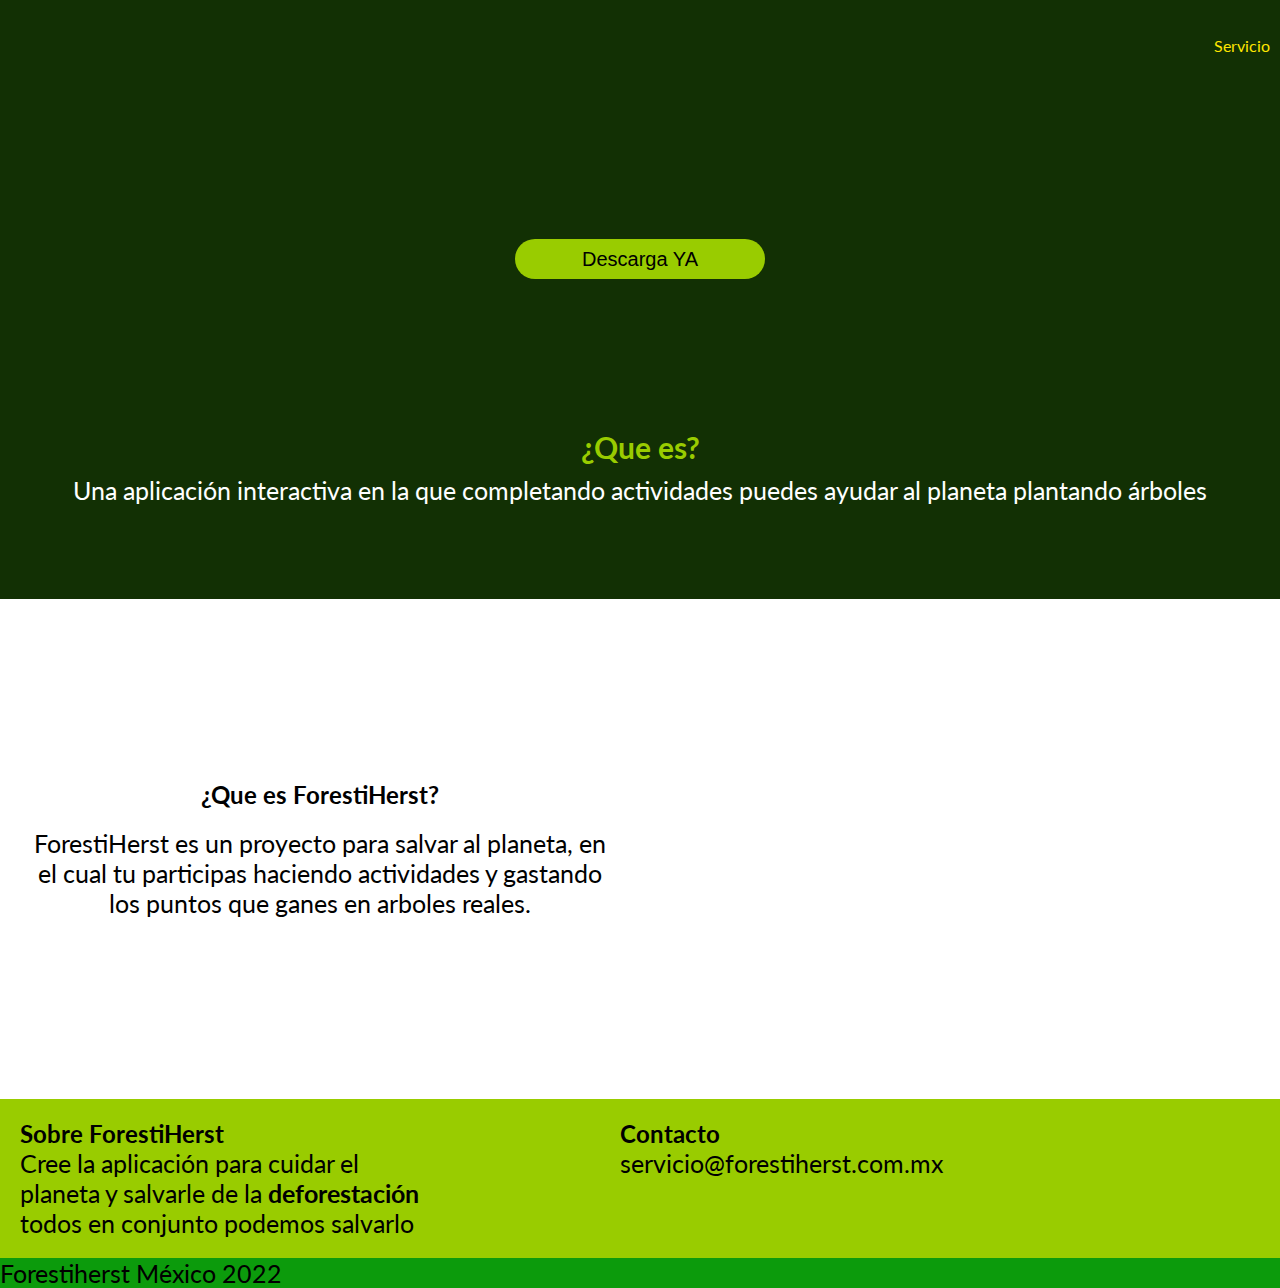
==== index.html @ 0801ef64 "Add files via upload" ====
<!DOCTYPE html>
<html lang="en">
<head>
    <meta charset="UTF-8">
    <meta http-equiv="X-UA-Compatible" content="IE=edge">
    <meta name="viewport" content="width=device-width, initial-scale=1.0">
    <title>ForestiHerst:¡A salvar al planeta!</title>
    <link rel="stylesheet" href="estilo.css"><link rel="preconnect" href="https://fonts.googleapis.com">
    <link rel="preconnect" href="https://fonts.gstatic.com" crossorigin>
    <link href="https://fonts.googleapis.com/css2?family=Lato:wght@100&display=swap" rel="stylesheet">
</head>
<body>

    <header class="header"> 
            <figure class="logo"> 
                    <img src="img/Logo 1.png" alt="">
            </figure>

            <nav class="menu">
                <ul>
                    <li> <a href="#Seccionservicio"> Servicio</a></li>
                   
                </ul>
            
                
            </nav>
    </header>

    <section class="principal" id="Seccioncontacto">
        <img src="img/Logo 1.png" alt="">
        <br>
        <button class="principal-boton"> Descarga YA</button>
    </section>
    <section class="somos" id="Seccionservicio">
            <h2> ¿Que es?</h2>
            <p>Una aplicación interactiva en la que completando actividades puedes ayudar al planeta plantando árboles</p>
            <img src="img/prototipo.png" alt="">
    </section>
     <!--
         <div class="padre">
        <div class="hijo">1</div>
        <div class="hijo">2</div>
        <div class="hijo">3</div>
        
        
    </div>

     -->       

    <section class="aplicar">
        <div class="aplicar-detalles">
            <h2>¿Que es ForestiHerst?</h2>
            <br>
            <p>ForestiHerst es un proyecto para salvar al planeta, en el cual tu participas haciendo actividades y gastando los puntos que ganes en arboles reales.</p>
        </div>
        <figure class="aplicar-detalles">
            <img src="img/PlanetaTierra.jpg" alt="">
        </figure>
    </section>

    

    
       
<div class="container1">
    <div class="col1-container1">
        <h2>Sobre ForestiHerst</h2>
        <p>Cree la aplicación para cuidar el planeta y salvarle de la <strong>deforestación</strong> todos en conjunto podemos salvarlo </p>
    </div>
    <div class="col2-container1">

    </div>
    <div class="col3-container1">
        <h2>Contacto</h2>
        <div class="row1-contacto">
            <p>servicio@forestiherst.com.mx</p>
        </div>
        <div class="row2-contacto">
         <p></p>   
        </div>

        <h2></h2>
        <div class="row1-redes"></div>
    </div>
</div>
<div class="container2">
    <p>Forestiherst México 2022</p>
</div>




    
   

    

</footer>
    
</body>
</html>
---- estilo.css ----
*{
    margin: 0px;
}

body{ 
    background: rgb(18, 48, 4);
    font-family: 'Lato', sans-serif;
    
}

h1{
    color:rgb(255, 255, 255);
    font-size: 30px;
}
p{
    font-size: 25px;
    color:black(0, 0, 0);
}
img{
    border-radius:100 px;
    transition: 170ms;

}
img:hover{
    transform: scale(1.15);
    cursor: pointer;    
}
.seccion4{
    background: rgb(119, 0, 255);
    text-align: right;



}
.seccion3{
    background: rgb(68, 3, 57);
    text-align: left;
}

.menu{
    height: inherit;
}

 .header{
        background: rgb(rgb(59, 2, 112) );
        color: green;
        display: flex;
        justify-content: space-between;
        height: 90px;
 }
.logo img{
        width: 100px;
}
ul{
    list-style: none;
    margin: 0px;
    padding: 0px;
    display: flex;
    height: inherit;
}

.header li{
            height: inherit;
}
.header a{
        color: rgb(255, 230, 0);
        text-decoration: none;
        height: inherit;
        display: flex;
        align-items: center;
        padding: 0px 10px;
}

#Seccioncontacto{
   
    background-image:url('img/FondoBosque.jpg') ;
    background-size: 500px;
    background-repeat: no-repeat;
    background-size: cover;
    text-align: center;
    padding: 100px;
   
}

.principal img{
    width: 300px;
}

h1{
    font-family: 'Lato', sans-serif;
    font-size: 30px;
}

h1 strong{
    color: #99cc00;
}

.principal-boton{
    width: 250px;
    height: 40px;
    background-color: #99cc00;
    border-radius: 24px;
    border: none ;
    font-size: 20px;
     cursor: pointer;
     margin-top: 30px ;
}

.somos h2{
    color: #99cc00;
    margin-bottom: 10px;
}

.somos p{
    margin-bottom: 20px;
    color: rgb(255, 255, 255);
}

.somos{
    text-align: center;
    background-color: rgba(rgb(21, 1, 94));
    padding: 50px;
    font-size: 20px;
    font-family: 'Lato', sans-serif;
    
}
/*
.padre{
    background-color: white;
    display: flex;
    flex-wrap: nowrap;
    flex-direction: row;
    justify-content: center;
    height: 500px;
    align-items: center;
}

.hijo{
    background-color: orange;
    width: 300px;
    height: 300px;
    border: 2px solid yellowgreen;
    font-size: 30px;
    display: flex;
    flex-direction: column;
    justify-content: center;
    align-items: center;
}
*/
.aplicar{
    height: 500px;
    background: white;
    display: flex;
    color: black;
}
.aplicar-detalles{
    width: 50%;
    height: inherit;
    display: flex;
    flex-direction: column;
    justify-content: center;
    align-items: center;
    padding: 0px 30px;
    text-align: center;
}
.aplicar-detalles img{
    height: 90%;
}

.container1{
    display: flex;
    background: #99cc00;
    padding: 20px;
}

.container2{
    background: rgb(12, 155, 12);
}

.col1-container1{
width: 400px;
}

.col2-container1{
width: 200px;
}

.col3-container1{
width: 300px;
}
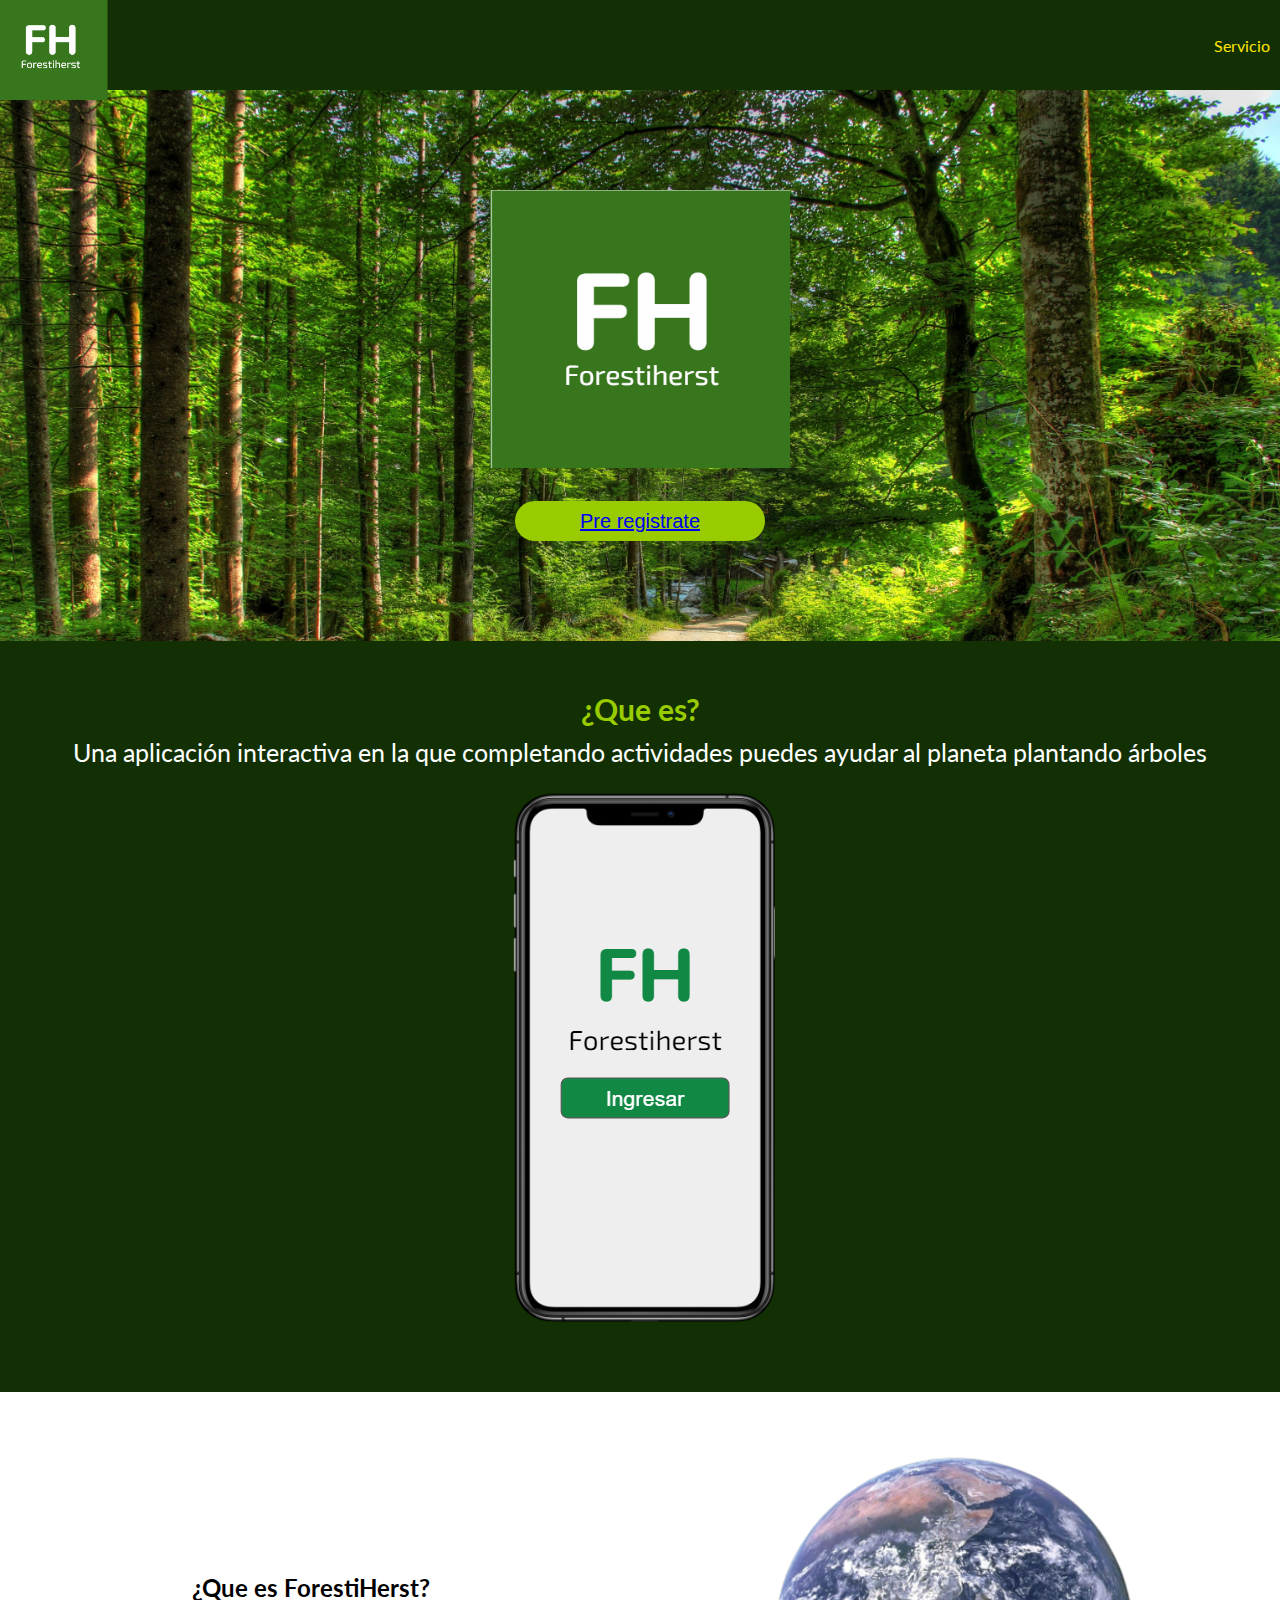
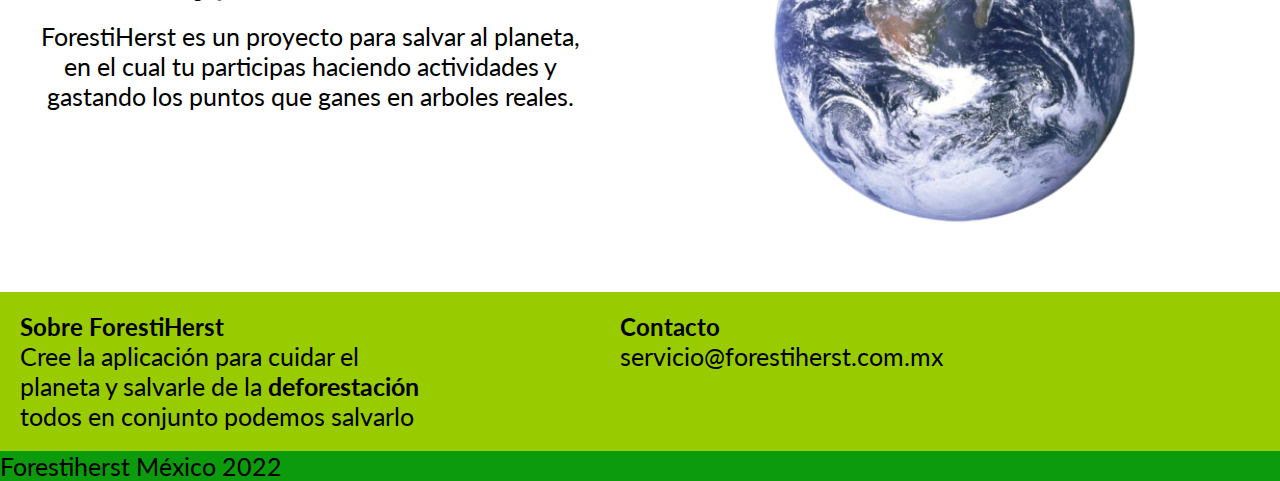
==== commit af988cd9: "Add files via upload" ====
--- a/index.html
+++ b/index.html
@@ -30,7 +30,7 @@
     <section class="principal" id="Seccioncontacto">
         <img src="img/Logo 1.png" alt="">
         <br>
-        <button class="principal-boton"> Descarga YA</button>
+        <button class="principal-boton"> <a href="https://forms.gle/VS36EUo8S12SNBci6">Pre registrate</a>  </button>
     </section>
     <section class="somos" id="Seccionservicio">
             <h2> ¿Que es?</h2>
